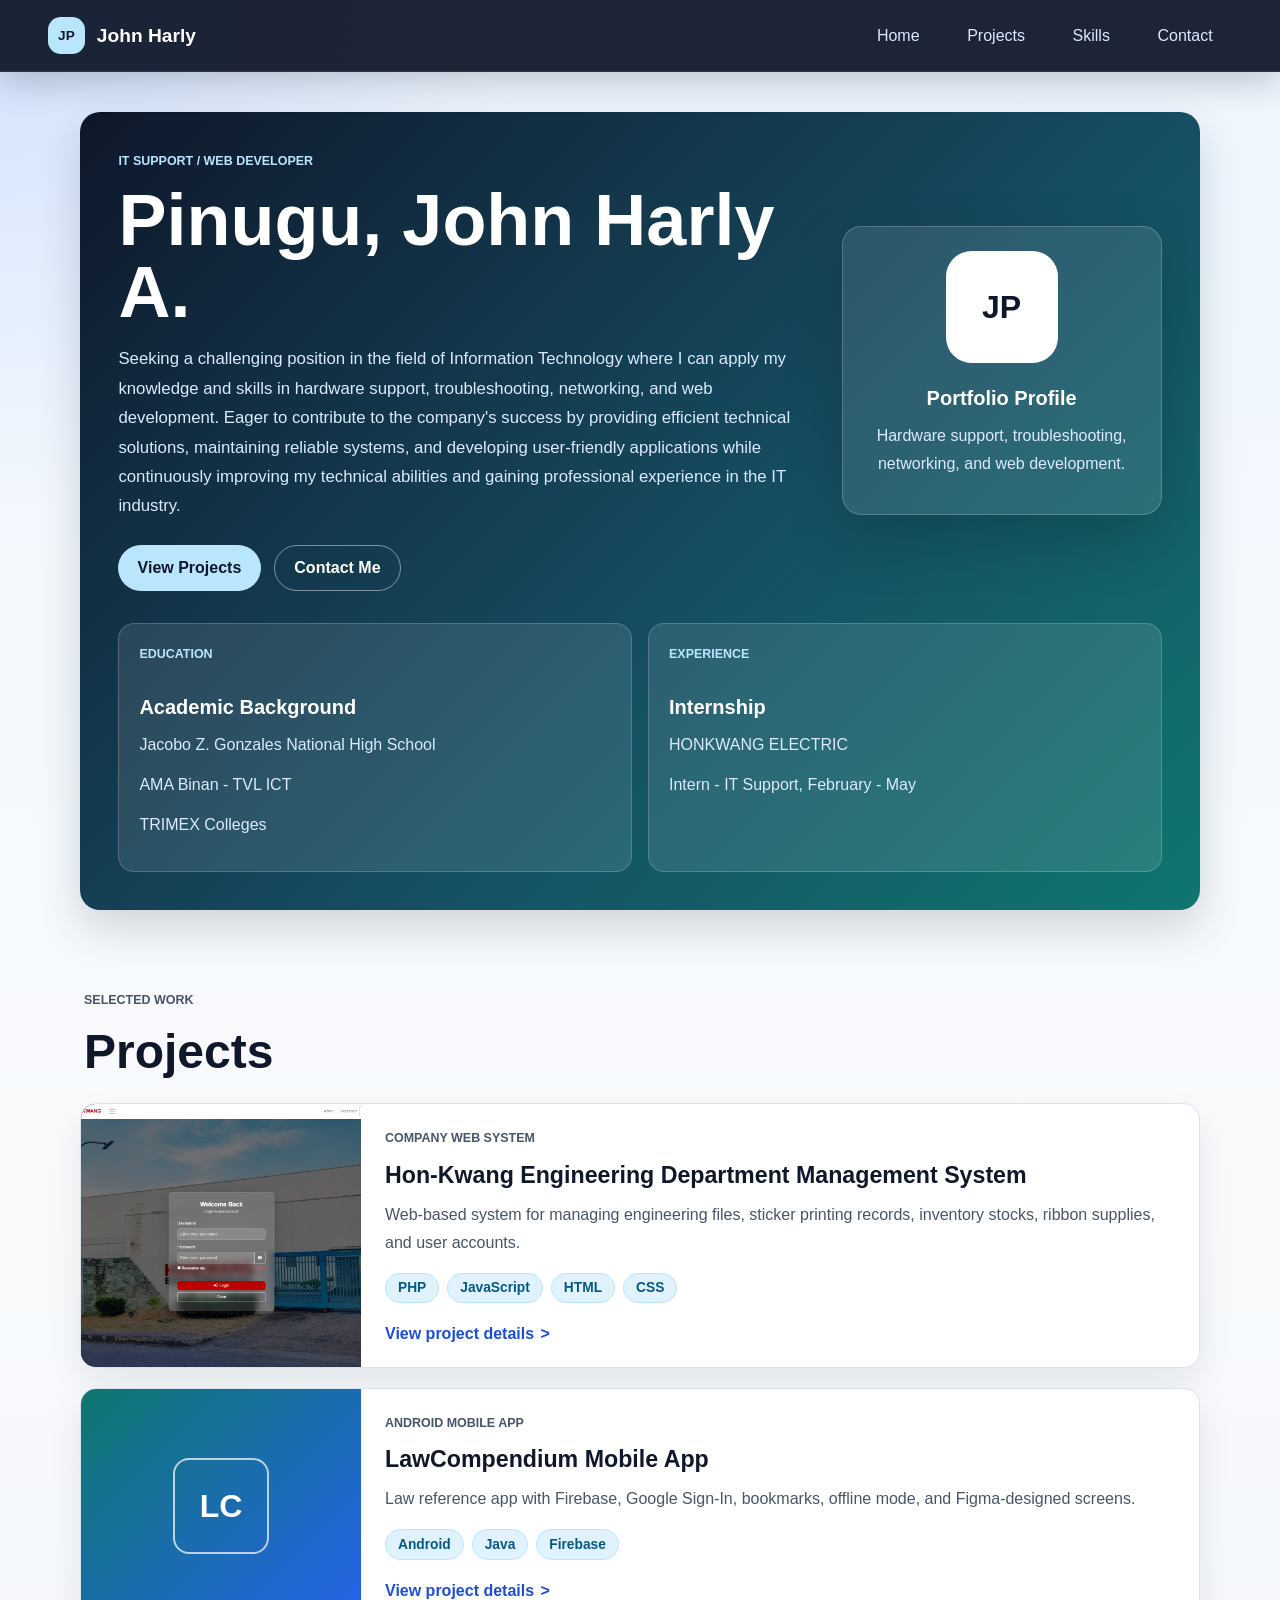
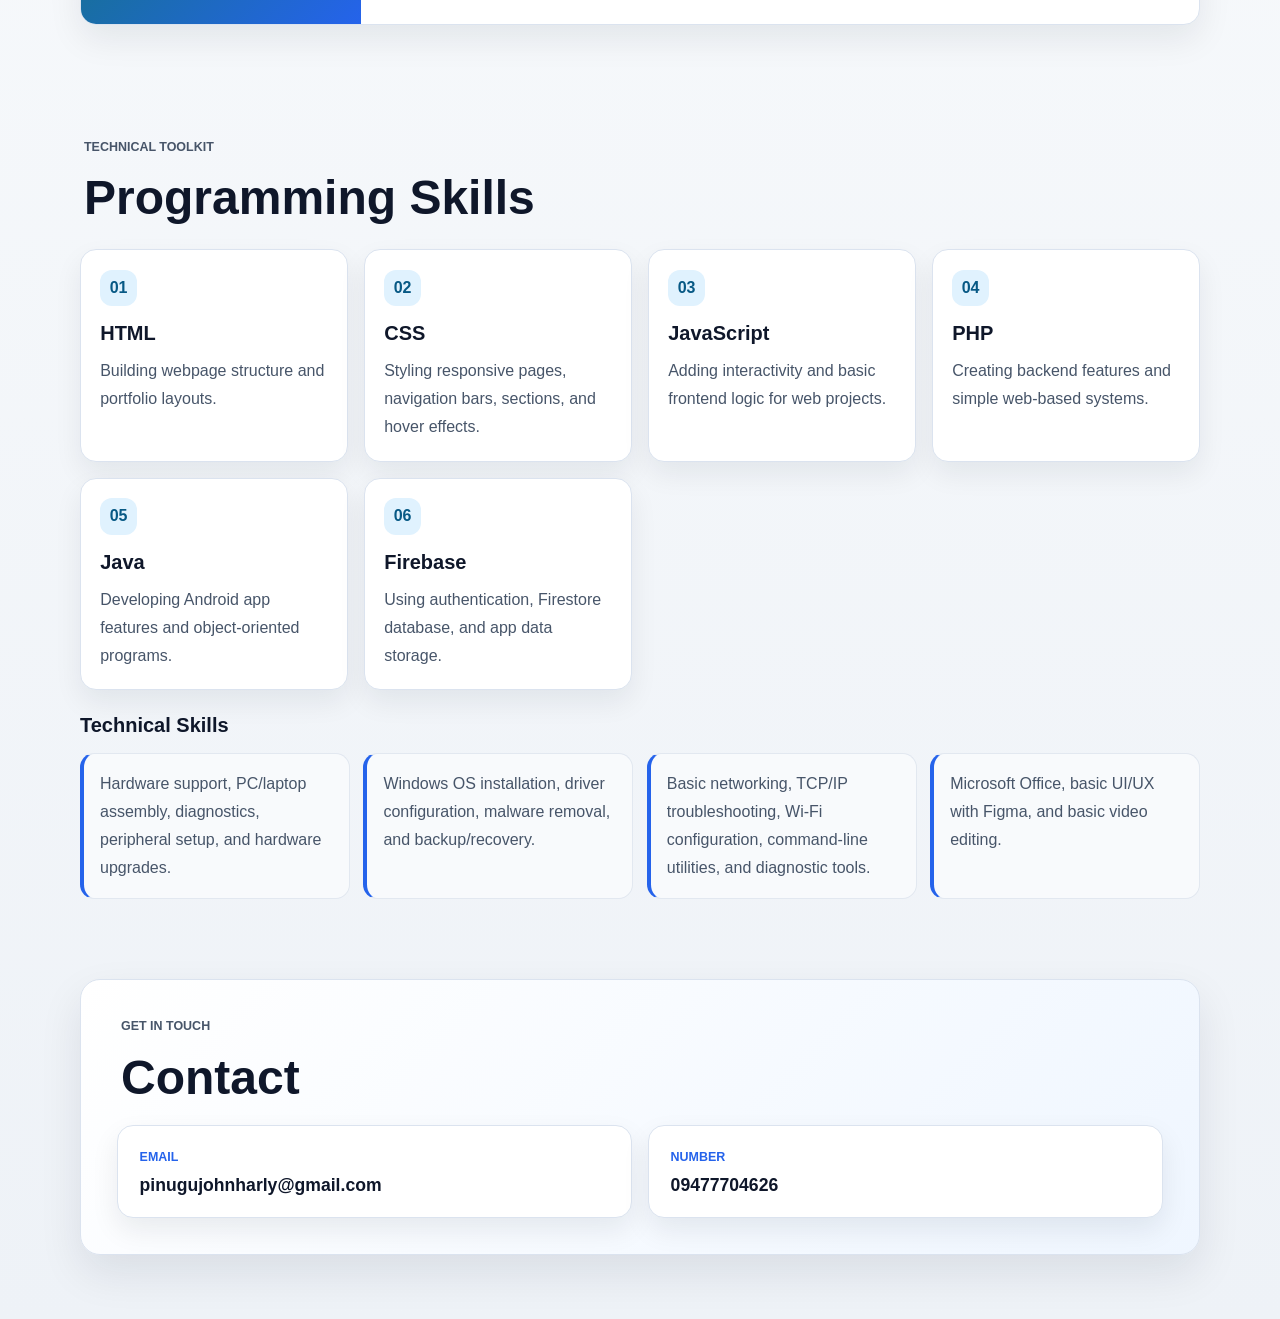
==== Dashboard.html @ 49247911 "portfolio uncomplete" ====
<!DOCTYPE html>
<html lang="en">
<head>
    <meta charset="UTF-8">
    <meta name="viewport" content="width=device-width, initial-scale=1.0">
    <title>Portfolio</title>
    <link rel="stylesheet" href="dashboard.css">
    <link rel="stylesheet" href="projects.css">
</head>
<body>
    <header class="navbar">
        <div class="navbar-brand">John Harly</div>
        <nav class="navbar-menu">
            <a href="#home">Home</a>
            <a href="#projects">Projects</a>
            <a href="#skills">Skills</a>
            <a href="#contact">Contact</a>
        </nav>
    </header>

    <main class="hero">
        <section id="home" class="section home-section">
            <div class="profile-hero">
                <div>
                    <p class="eyebrow">IT Support / Web Developer</p>
                    <h1>Pinugu, John Harly A.</h1>
                    <p class="profile-intro">Seeking a challenging position in the field of Information Technology where I can apply my knowledge and skills in hardware support, troubleshooting, networking, and web development. Eager to contribute to the company's success by providing efficient technical solutions, maintaining reliable systems, and developing user-friendly applications while continuously improving my technical abilities and gaining professional experience in the IT industry.</p>
                    <div class="hero-actions">
                        <a href="#projects">View Projects</a>
                        <a href="#contact">Contact Me</a>
                    </div>
                </div>

                <div class="profile-card">
                    <div class="profile-avatar">JP</div>
                    <h3>Portfolio Profile</h3>
                    <p>Hardware support, troubleshooting, networking, and web development.</p>
                </div>
            </div>

            <div class="info-grid">
                <div class="info-card">
                    <span>Education</span>
                    <h3>Academic Background</h3>
                    <p>Jacobo Z. Gonzales National High School</p>
                    <p>AMA Binan - TVL ICT</p>
                    <p>TRIMEX Colleges</p>
                </div>

                <div class="info-card">
                    <span>Experience</span>
                    <h3>Internship</h3>
                    <p>HONKWANG ELECTRIC</p>
                    <p>Intern - IT Support, February - May</p>
                </div>
            </div>
        </section>

        <section id="projects" class="section">
            <p class="eyebrow">Selected Work</p>
            <h2>Projects</h2>
            <div class="project-card" role="button" tabindex="0" data-project="honkwang">
                <div class="project-thumb">
                    <img src="project-images/honkwang-login.png" alt="Hon-Kwang system preview">
                </div>
                <div class="project-card-content">
                    <p class="project-label">Company Web System</p>
                    <h3>Hon-Kwang Engineering Department Management System</h3>
                    <p>Web-based system for managing engineering files, sticker printing records, inventory stocks, ribbon supplies, and user accounts.</p>
                    <div class="project-tags">
                        <span>PHP</span>
                        <span>JavaScript</span>
                        <span>HTML</span>
                        <span>CSS</span>
                    </div>
                    <span class="view-project">View project details</span>
                </div>
            </div>

            <div class="project-card" role="button" tabindex="0" data-project="lawcompendium">
                <div class="project-thumb project-thumb-placeholder">
                    <span>LC</span>
                </div>
                <div class="project-card-content">
                    <p class="project-label">Android Mobile App</p>
                    <h3>LawCompendium Mobile App</h3>
                    <p>Law reference app with Firebase, Google Sign-In, bookmarks, offline mode, and Figma-designed screens.</p>
                    <div class="project-tags">
                        <span>Android</span>
                        <span>Java</span>
                        <span>Firebase</span>
                    </div>
                    <span class="view-project">View project details</span>
                </div>
            </div>
        </section>

        <section id="skills" class="section skills-section">
            <p class="eyebrow">Technical Toolkit</p>
            <h2>Programming Skills</h2>
            <div class="skill-list">
                <div class="skill-item">
                    <span>01</span>
                    <h3>HTML</h3>
                    <p>Building webpage structure and portfolio layouts.</p>
                </div>
                <div class="skill-item">
                    <span>02</span>
                    <h3>CSS</h3>
                    <p>Styling responsive pages, navigation bars, sections, and hover effects.</p>
                </div>
                <div class="skill-item">
                    <span>03</span>
                    <h3>JavaScript</h3>
                    <p>Adding interactivity and basic frontend logic for web projects.</p>
                </div>
                <div class="skill-item">
                    <span>04</span>
                    <h3>PHP</h3>
                    <p>Creating backend features and simple web-based systems.</p>
                </div>
                <div class="skill-item">
                    <span>05</span>
                    <h3>Java</h3>
                    <p>Developing Android app features and object-oriented programs.</p>
                </div>
                <div class="skill-item">
                    <span>06</span>
                    <h3>Firebase</h3>
                    <p>Using authentication, Firestore database, and app data storage.</p>
                </div>
            </div>

            <h3>Technical Skills</h3>
            <div class="tech-list">
                <p>Hardware support, PC/laptop assembly, diagnostics, peripheral setup, and hardware upgrades.</p>
                <p>Windows OS installation, driver configuration, malware removal, and backup/recovery.</p>
                <p>Basic networking, TCP/IP troubleshooting, Wi-Fi configuration, command-line utilities, and diagnostic tools.</p>
                <p>Microsoft Office, basic UI/UX with Figma, and basic video editing.</p>
            </div>
        </section>

        <section id="contact" class="section contact-section">
            <p class="eyebrow">Get In Touch</p>
            <h2>Contact</h2>
            <div class="contact-grid">
                <a href="mailto:pinugujohnharly@gmail.com" class="contact-card">
                    <span>Email</span>
                    <strong>pinugujohnharly@gmail.com</strong>
                </a>
                <a href="tel:09477704626" class="contact-card">
                    <span>Number</span>
                    <strong>09477704626</strong>
                </a>
            </div>
        </section>
    </main>

    <div class="project-modal" id="projectModal" aria-hidden="true">
        <div class="project-modal-content" role="dialog" aria-modal="true" aria-labelledby="modalTitle">
            <button class="modal-close" type="button" aria-label="Close project modal">&times;</button>
            <div id="modalBody"></div>
        </div>
    </div>

    <script src="projects.js"></script>
</body>
</html>
---- dashboard.css ----
* {
    box-sizing: border-box;
}

html {
    scroll-behavior: smooth;
}

body {
    margin: 0;
    font-family: Arial, sans-serif;
    color: #0f172a;
    background:
        radial-gradient(circle at top left, rgba(37, 99, 235, 0.14), transparent 32rem),
        linear-gradient(180deg, #eef6ff 0%, #f8fafc 38%, #eef2f7 100%);
}

.navbar {
    position: sticky;
    top: 0;
    z-index: 1000;
    display: flex;
    align-items: center;
    justify-content: space-between;
    gap: 1rem;
    padding: 0.9rem clamp(1rem, 4vw, 3rem);
    color: #ffffff;
    background: rgba(15, 23, 42, 0.94);
    border-bottom: 1px solid rgba(255, 255, 255, 0.08);
    box-shadow: 0 12px 32px rgba(15, 23, 42, 0.2);
    backdrop-filter: blur(12px);
}

.navbar-brand {
    display: inline-flex;
    align-items: center;
    gap: 0.75rem;
    font-size: 1.2rem;
    font-weight: 800;
}

.navbar-brand::before {
    content: "JP";
    display: inline-grid;
    place-items: center;
    width: 2.3rem;
    height: 2.3rem;
    color: #0f172a;
    font-size: 0.85rem;
    background: #bae6fd;
    border-radius: 0.8rem;
}

.navbar-menu {
    display: flex;
    flex-wrap: wrap;
    justify-content: flex-end;
    gap: 0.55rem;
}

.navbar-menu a {
    color: #dbeafe;
    text-decoration: none;
    padding: 0.7rem 1.15rem;
    border: 1px solid transparent;
    border-radius: 999px;
    transition: background 0.2s ease, color 0.2s ease, border-color 0.2s ease;
}

.navbar-menu a:hover {
    color: #ffffff;
    background: rgba(255, 255, 255, 0.12);
    border-color: rgba(255, 255, 255, 0.16);
}

.hero {
    width: min(1120px, calc(100% - 2rem));
    margin: 2.5rem auto 4rem;
}

.section {
    position: relative;
    min-height: auto;
    padding: clamp(1.25rem, 3vw, 2rem) 0;
    margin-bottom: 3rem;
    scroll-margin-top: 6rem;
    background: transparent;
    border: 0;
    border-radius: 0;
    box-shadow: none;
}

.home-section {
    overflow: hidden;
    min-height: 72vh;
    padding: clamp(1.35rem, 4vw, 2.4rem);
    color: #ffffff;
    background: linear-gradient(135deg, #0f172a, #164e63 58%, #0f766e);
    border-color: rgba(255, 255, 255, 0.12);
    border-radius: 1.25rem;
    box-shadow: 0 18px 44px rgba(15, 23, 42, 0.16);
}

.profile-hero {
    display: grid;
    grid-template-columns: minmax(0, 1.2fr) 320px;
    gap: 2rem;
    align-items: center;
}

.eyebrow {
    margin: 0 0 0.75rem;
    color: #2563eb;
    font-size: 0.78rem;
    font-weight: 900;
    letter-spacing: 0;
    text-transform: uppercase;
}

.home-section .eyebrow {
    color: #bae6fd;
}

.hero h1,
.hero h2,
.hero h3 {
    color: #0f172a;
}

.home-section h1,
.home-section h3 {
    color: #ffffff;
}

.hero h1 {
    margin: 0 0 1rem;
    font-size: clamp(2.3rem, 6vw, 4.5rem);
    line-height: 1;
}

.hero h2 {
    margin: 0 0 1rem;
    font-size: clamp(2rem, 4vw, 3rem);
}

.section > .eyebrow,
.section > h2 {
    padding-left: 0.25rem;
}

.hero h3 {
    margin: 1.5rem 0 0.75rem;
    font-size: 1.25rem;
}

.hero p {
    margin: 0 0 0.75rem;
    color: #475569;
    line-height: 1.75;
}

.home-section p {
    color: #dbeafe;
}

.profile-intro {
    max-width: 720px;
    font-size: 1.05rem;
}

.hero-actions {
    display: flex;
    flex-wrap: wrap;
    gap: 0.85rem;
    margin-top: 1.5rem;
}

.hero-actions a {
    display: inline-flex;
    align-items: center;
    justify-content: center;
    min-height: 2.9rem;
    padding: 0.75rem 1.2rem;
    color: #0f172a;
    text-decoration: none;
    font-weight: 800;
    background: #bae6fd;
    border-radius: 999px;
}

.hero-actions a:nth-child(2) {
    color: #ffffff;
    background: transparent;
    border: 1px solid rgba(255, 255, 255, 0.45);
}

.profile-card {
    padding: 1.5rem;
    text-align: center;
    background: rgba(255, 255, 255, 0.1);
    border: 1px solid rgba(255, 255, 255, 0.2);
    border-radius: 1.2rem;
    box-shadow: 0 24px 60px rgba(0, 0, 0, 0.18);
}

.profile-avatar {
    display: grid;
    place-items: center;
    width: 7rem;
    height: 7rem;
    margin: 0 auto 1rem;
    color: #0f172a;
    font-size: 2rem;
    font-weight: 900;
    background: #ffffff;
    border-radius: 1.6rem;
}

.info-grid {
    display: grid;
    grid-template-columns: repeat(auto-fit, minmax(240px, 1fr));
    gap: 1rem;
    margin-top: 2rem;
}

.info-card {
    padding: 1.25rem;
    background: rgba(255, 255, 255, 0.1);
    border: 1px solid rgba(255, 255, 255, 0.18);
    border-radius: 1rem;
}

.info-card span,
.contact-card span {
    display: inline-block;
    margin-bottom: 0.65rem;
    color: #bae6fd;
    font-size: 0.78rem;
    font-weight: 900;
    text-transform: uppercase;
}

.info-card p {
    color: #dbeafe;
}

.skill-list {
    display: grid;
    grid-template-columns: repeat(auto-fit, minmax(220px, 1fr));
    gap: 1rem;
    margin: 1.5rem 0;
}

.skill-item {
    position: relative;
    padding: 1.2rem;
    overflow: hidden;
    background: #ffffff;
    border: 1px solid #dbe3ef;
    border-radius: 1rem;
    box-shadow: 0 12px 28px rgba(15, 23, 42, 0.07);
    transition: transform 0.2s ease, box-shadow 0.2s ease;
}

.skill-item:hover {
    transform: translateY(-3px);
    box-shadow: 0 18px 36px rgba(37, 99, 235, 0.13);
}

.skill-item span {
    display: inline-grid;
    place-items: center;
    width: 2.3rem;
    height: 2.3rem;
    margin-bottom: 1rem;
    color: #075985;
    font-weight: 900;
    background: #e0f2fe;
    border-radius: 0.75rem;
}

.skill-item h3 {
    margin-top: 0;
}

.skill-item p {
    margin-bottom: 0;
}

.tech-list {
    display: grid;
    grid-template-columns: repeat(auto-fit, minmax(240px, 1fr));
    gap: 0.85rem;
    margin-top: 1rem;
}

.tech-list p {
    margin: 0;
    padding: 1rem;
    background: #f8fafc;
    border: 1px solid #e2e8f0;
    border-left: 4px solid #2563eb;
    border-radius: 0.9rem;
}

.contact-section {
    min-height: auto;
    padding: clamp(1.5rem, 4vw, 2.25rem);
    background: linear-gradient(135deg, #ffffff, #eff6ff);
    border: 1px solid #dbe3ef;
    border-radius: 1.25rem;
    box-shadow: 0 18px 44px rgba(15, 23, 42, 0.09);
}

.contact-grid {
    display: grid;
    grid-template-columns: repeat(auto-fit, minmax(250px, 1fr));
    gap: 1rem;
    margin-top: 1.25rem;
}

.contact-card {
    display: block;
    padding: 1.35rem;
    color: #0f172a;
    text-decoration: none;
    background: #ffffff;
    border: 1px solid #dbe3ef;
    border-radius: 1rem;
    box-shadow: 0 12px 28px rgba(15, 23, 42, 0.08);
    transition: transform 0.2s ease, box-shadow 0.2s ease;
}

.contact-card:hover {
    transform: translateY(-3px);
    box-shadow: 0 18px 36px rgba(37, 99, 235, 0.14);
}

.contact-card span {
    color: #2563eb;
}

.contact-card strong {
    display: block;
    overflow-wrap: anywhere;
    font-size: 1.1rem;
}

@media (max-width: 780px) {
    .navbar {
        align-items: flex-start;
        flex-direction: column;
    }

    .navbar-menu {
        justify-content: flex-start;
    }

    .profile-hero {
        grid-template-columns: 1fr;
    }
}

@media (max-width: 560px) {
    .hero {
        width: min(100% - 1rem, 1120px);
        margin-top: 1rem;
    }

    .navbar-menu a {
        padding: 0.6rem 0.85rem;
    }

    .section {
        border-radius: 1rem;
    }
}
---- projects.css ----
#projects h2 {
    margin-bottom: 1.5rem;
}

.project-card {
    display: grid;
    grid-template-columns: 280px 1fr;
    width: 100%;
    margin-top: 1.25rem;
    overflow: hidden;
    text-align: left;
    font: inherit;
    cursor: pointer;
    background: #ffffff;
    border: 1px solid #dbe3ef;
    border-radius: 1rem;
    box-shadow: 0 14px 34px rgba(15, 23, 42, 0.08);
    transition: transform 0.2s ease, box-shadow 0.2s ease, border-color 0.2s ease;
}

.project-card:hover {
    transform: translateY(-4px);
    border-color: #60a5fa;
    box-shadow: 0 22px 42px rgba(37, 99, 235, 0.16);
}

.project-card:focus {
    outline: 3px solid #93c5fd;
    outline-offset: 4px;
}

.project-thumb {
    min-height: 230px;
    background: #0f172a;
}

.project-thumb img {
    width: 100%;
    height: 100%;
    min-height: 230px;
    object-fit: cover;
    display: block;
    filter: saturate(1.05) contrast(1.05);
}

.project-thumb-placeholder {
    display: grid;
    place-items: center;
    color: #ffffff;
    background: linear-gradient(135deg, #0f766e, #2563eb);
}

.project-thumb-placeholder span {
    display: grid;
    place-items: center;
    width: 6rem;
    height: 6rem;
    font-size: 2rem;
    font-weight: 800;
    border: 2px solid rgba(255, 255, 255, 0.7);
    border-radius: 1rem;
}

.project-card-content {
    padding: 1.5rem;
}

.project-label {
    margin: 0 0 0.55rem;
    color: #2563eb;
    font-size: 0.78rem;
    font-weight: 800;
    letter-spacing: 0;
    text-transform: uppercase;
}

.project-card h3 {
    margin: 0 0 0.75rem;
    color: #0f172a;
    font-size: 1.45rem;
}

.project-card p {
    color: #475569;
}

.project-tags {
    display: flex;
    flex-wrap: wrap;
    gap: 0.5rem;
    margin: 1rem 0;
}

.project-tags span {
    padding: 0.42rem 0.75rem;
    color: #075985;
    background: #e0f2fe;
    border: 1px solid #bae6fd;
    border-radius: 999px;
    font-size: 0.86rem;
    font-weight: 800;
}

.view-project {
    display: inline-flex;
    align-items: center;
    gap: 0.4rem;
    margin-top: 0.35rem;
    color: #1d4ed8;
    font-weight: 800;
}

.view-project::after {
    content: ">";
    transition: transform 0.2s ease;
}

.project-card:hover .view-project::after {
    transform: translateX(4px);
}

.project-modal {
    position: fixed;
    inset: 0;
    z-index: 2000;
    display: none;
    align-items: center;
    justify-content: center;
    padding: 1.5rem;
    background: rgba(15, 23, 42, 0.78);
    backdrop-filter: blur(6px);
}

.project-modal.show {
    display: flex;
}

.project-modal-content {
    position: relative;
    width: min(1040px, 100%);
    max-height: 88vh;
    overflow-y: auto;
    padding: 0;
    background: #ffffff;
    border-radius: 1.25rem;
    box-shadow: 0 28px 80px rgba(0, 0, 0, 0.38);
}

#modalBody {
    padding: 2rem;
}

.modal-close {
    position: sticky;
    top: 1rem;
    left: calc(100% - 3.75rem);
    z-index: 2;
    display: block;
    width: 2.5rem;
    height: 2.5rem;
    margin: 1rem 1rem -3.5rem auto;
    cursor: pointer;
    font-size: 1.5rem;
    color: #0f172a;
    background: rgba(255, 255, 255, 0.92);
    border: 1px solid #e5e7eb;
    border-radius: 999px;
    box-shadow: 0 8px 20px rgba(15, 23, 42, 0.16);
}

.modal-close:hover {
    background: #e0f2fe;
}

.modal-hero {
    display: grid;
    grid-template-columns: minmax(0, 1.1fr) minmax(280px, 0.9fr);
    gap: 1.5rem;
    align-items: center;
    padding: 1.5rem;
    margin-bottom: 1.5rem;
    color: #ffffff;
    background: linear-gradient(135deg, #0f172a, #075985);
    border-radius: 1rem;
}

.modal-hero h2 {
    margin: 0 0 0.75rem;
    color: #ffffff;
    font-size: 2rem;
}

.modal-hero .project-label {
    color: #bae6fd;
}

.modal-subtitle {
    max-width: 760px;
    color: #dbeafe;
}

.modal-hero img {
    width: 100%;
    aspect-ratio: 16 / 9;
    object-fit: cover;
    border: 1px solid rgba(255, 255, 255, 0.24);
    border-radius: 0.85rem;
    box-shadow: 0 18px 40px rgba(0, 0, 0, 0.28);
}

.modal-hero-compact {
    background: linear-gradient(135deg, #0f766e, #2563eb);
}

.modal-app-mark {
    display: grid;
    place-items: center;
    width: 10rem;
    height: 10rem;
    margin: auto;
    font-size: 3.5rem;
    font-weight: 900;
    border: 3px solid rgba(255, 255, 255, 0.72);
    border-radius: 1.5rem;
}

.project-summary-grid {
    display: grid;
    grid-template-columns: repeat(auto-fit, minmax(180px, 1fr));
    gap: 0.85rem;
    margin: 1.35rem 0;
}

.project-summary-grid div {
    padding: 1rem;
    background: #f8fafc;
    border: 1px solid #e2e8f0;
    border-radius: 0.85rem;
}

.project-summary-grid strong,
.project-summary-grid span {
    display: block;
}

.project-summary-grid strong {
    margin-bottom: 0.35rem;
    color: #0f172a;
}

.project-summary-grid span {
    color: #475569;
    line-height: 1.5;
}

.project-story {
    display: grid;
    grid-template-columns: minmax(0, 1.1fr) minmax(280px, 0.9fr);
    gap: 1rem;
    margin: 1.5rem 0;
}

.story-panel {
    position: relative;
    padding: 1.35rem;
    overflow: hidden;
    background: #f8fafc;
    border: 1px solid #e2e8f0;
    border-radius: 1rem;
}

.story-panel-featured {
    color: #ffffff;
    background: linear-gradient(135deg, #1e3a8a, #0f766e);
    border-color: transparent;
}

.story-panel h3 {
    position: relative;
    margin-top: 0;
    color: inherit;
}

.story-panel p,
.story-panel li {
    position: relative;
}

.story-panel-featured p {
    color: #dbeafe;
}

.story-icon {
    display: inline-grid;
    place-items: center;
    width: 2.4rem;
    height: 2.4rem;
    margin-bottom: 0.85rem;
    color: #1d4ed8;
    font-weight: 900;
    background: #dbeafe;
    border-radius: 0.75rem;
}

.story-panel-featured .story-icon {
    color: #0f172a;
    background: #ffffff;
}

.styled-list {
    display: grid;
    gap: 0.65rem;
    padding-left: 0;
    list-style: none;
}

.styled-list li {
    position: relative;
    padding-left: 1.8rem;
}

.styled-list li::before {
    content: "+";
    position: absolute;
    left: 0;
    display: inline-grid;
    place-items: center;
    width: 1.15rem;
    height: 1.15rem;
    color: #ffffff;
    font-size: 0.75rem;
    font-weight: 900;
    background: #16a34a;
    border-radius: 999px;
}

.section-kicker {
    margin-top: 1.75rem;
}

.feature-grid {
    display: grid;
    grid-template-columns: repeat(auto-fit, minmax(220px, 1fr));
    gap: 1rem;
    margin: 1rem 0 1.5rem;
}

.feature-card {
    padding: 1.15rem;
    background: #ffffff;
    border: 1px solid #dbe3ef;
    border-top: 4px solid #2563eb;
    border-radius: 0.9rem;
    box-shadow: 0 10px 24px rgba(15, 23, 42, 0.07);
}

.feature-card span {
    display: inline-block;
    margin-bottom: 0.65rem;
    padding: 0.28rem 0.55rem;
    color: #075985;
    font-size: 0.72rem;
    font-weight: 900;
    text-transform: uppercase;
    background: #e0f2fe;
    border-radius: 999px;
}

.feature-card h4 {
    margin: 0 0 0.45rem;
    color: #0f172a;
    font-size: 1.05rem;
}

.feature-card p {
    margin-bottom: 0;
    color: #475569;
}

.highlight-strip {
    display: flex;
    flex-wrap: wrap;
    gap: 0.75rem;
    margin: 1rem 0 1.5rem;
}

.highlight-strip span {
    padding: 0.75rem 1rem;
    color: #0f172a;
    font-weight: 800;
    background: #fef3c7;
    border: 1px solid #fde68a;
    border-radius: 0.8rem;
}

.project-gallery {
    display: grid;
    grid-template-columns: repeat(auto-fit, minmax(230px, 1fr));
    gap: 1rem;
    margin-top: 1rem;
}

.gallery-item {
    padding: 0;
    overflow: hidden;
    cursor: pointer;
    text-align: left;
    background: #ffffff;
    border: 1px solid #dbe3ef;
    border-radius: 0.9rem;
    box-shadow: 0 10px 22px rgba(15, 23, 42, 0.08);
    transition: transform 0.2s ease, box-shadow 0.2s ease;
}

.gallery-item:hover {
    transform: translateY(-3px);
    box-shadow: 0 16px 30px rgba(15, 23, 42, 0.14);
}

.gallery-item img {
    width: 100%;
    aspect-ratio: 16 / 9;
    object-fit: cover;
    display: block;
}

.gallery-item span {
    display: block;
    padding: 0.75rem 0.9rem;
    color: #0f172a;
    font-weight: 800;
}

.image-preview {
    position: fixed;
    inset: 1.5rem;
    z-index: 2100;
    display: flex;
    flex-direction: column;
    align-items: center;
    justify-content: center;
    padding: 1rem;
    background: rgba(15, 23, 42, 0.92);
    border-radius: 1rem;
}

.image-preview img {
    max-width: 100%;
    max-height: 78vh;
    object-fit: contain;
    border-radius: 0.75rem;
    box-shadow: 0 22px 60px rgba(0, 0, 0, 0.45);
}

.image-preview p {
    margin: 0.75rem 0 0;
    color: #ffffff;
    font-weight: 800;
}

.image-preview-close {
    position: absolute;
    top: 1rem;
    right: 1rem;
    width: 2.5rem;
    height: 2.5rem;
    cursor: pointer;
    color: #111827;
    font-size: 1.6rem;
    background: #ffffff;
    border: 0;
    border-radius: 999px;
}

@media (max-width: 780px) {
    .project-card,
    .modal-hero,
    .project-story {
        grid-template-columns: 1fr;
    }

    .project-thumb,
    .project-thumb img {
        min-height: 180px;
    }
}

@media (max-width: 640px) {
    .project-modal {
        padding: 1rem;
    }

    #modalBody {
        padding: 1.25rem;
    }

    .modal-hero {
        padding: 1.15rem;
    }

    .modal-hero h2 {
        font-size: 1.5rem;
    }

    .image-preview {
        inset: 0.75rem;
    }
}
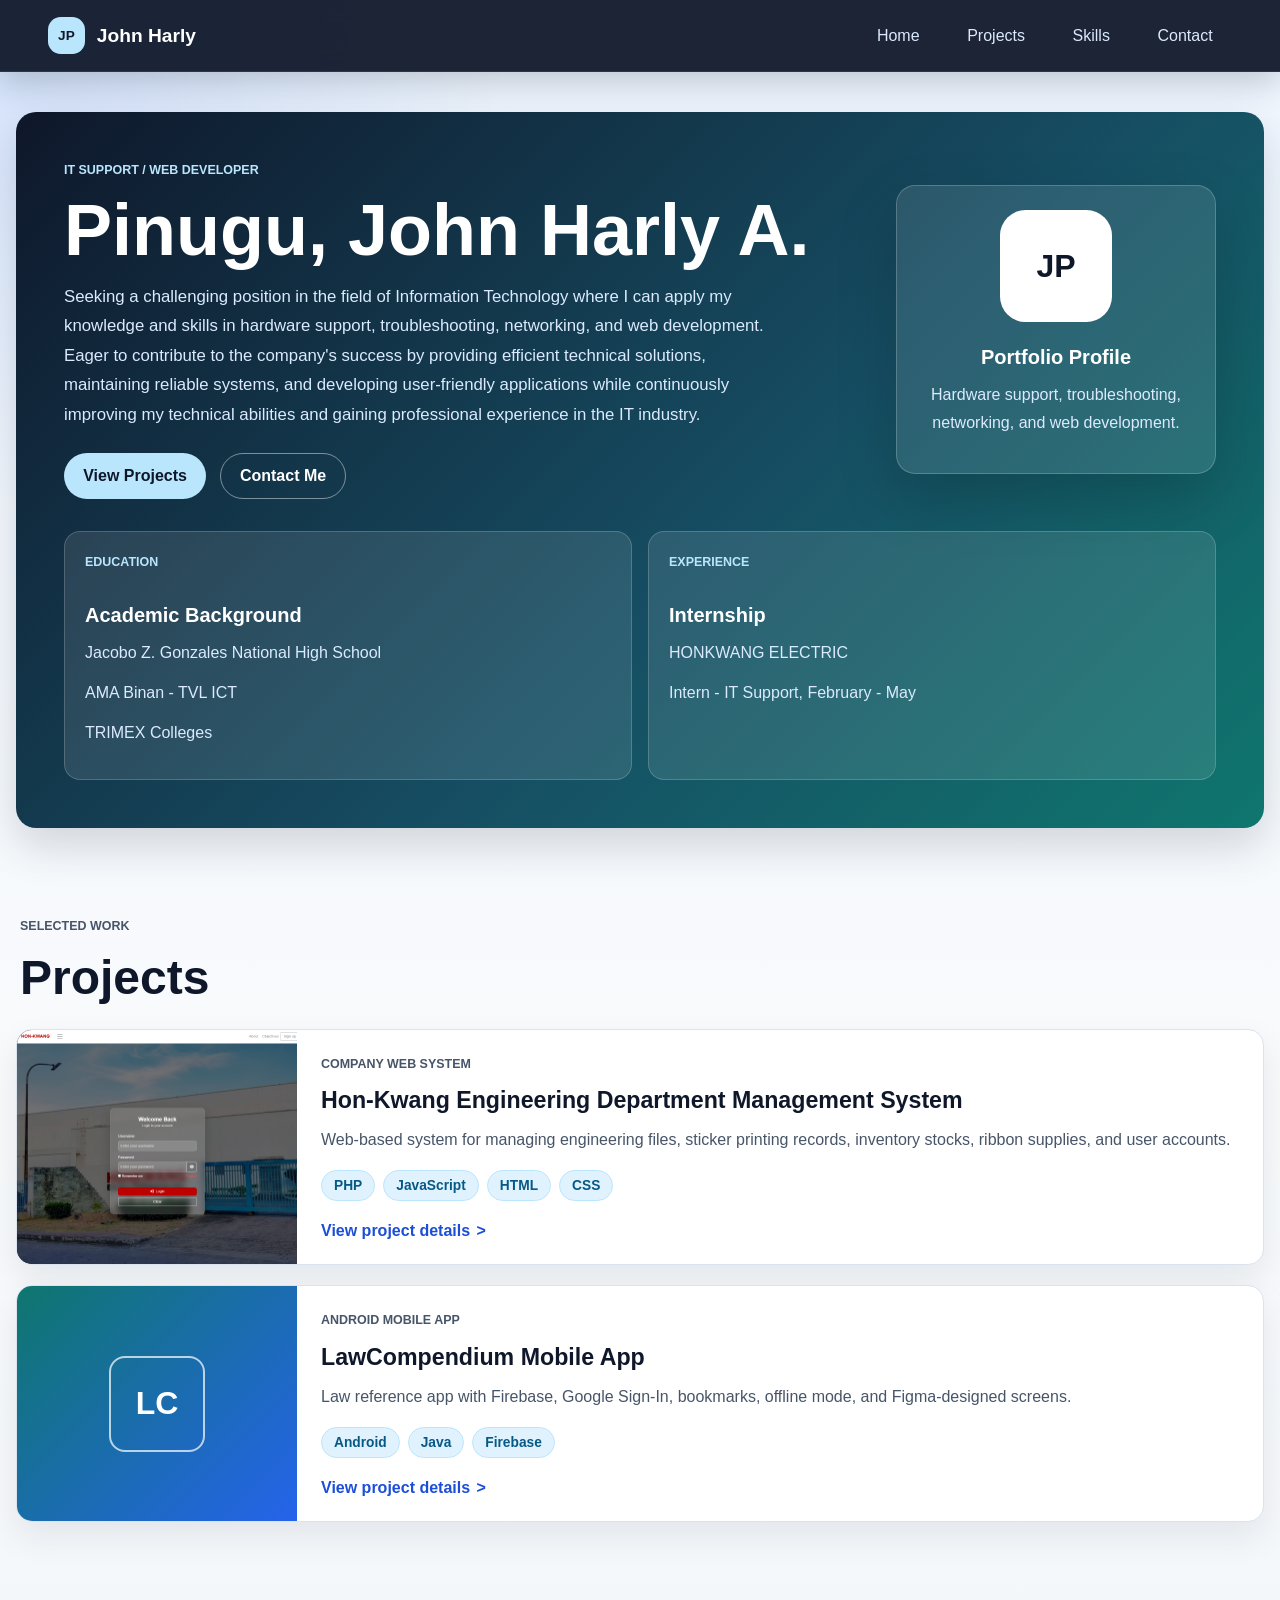
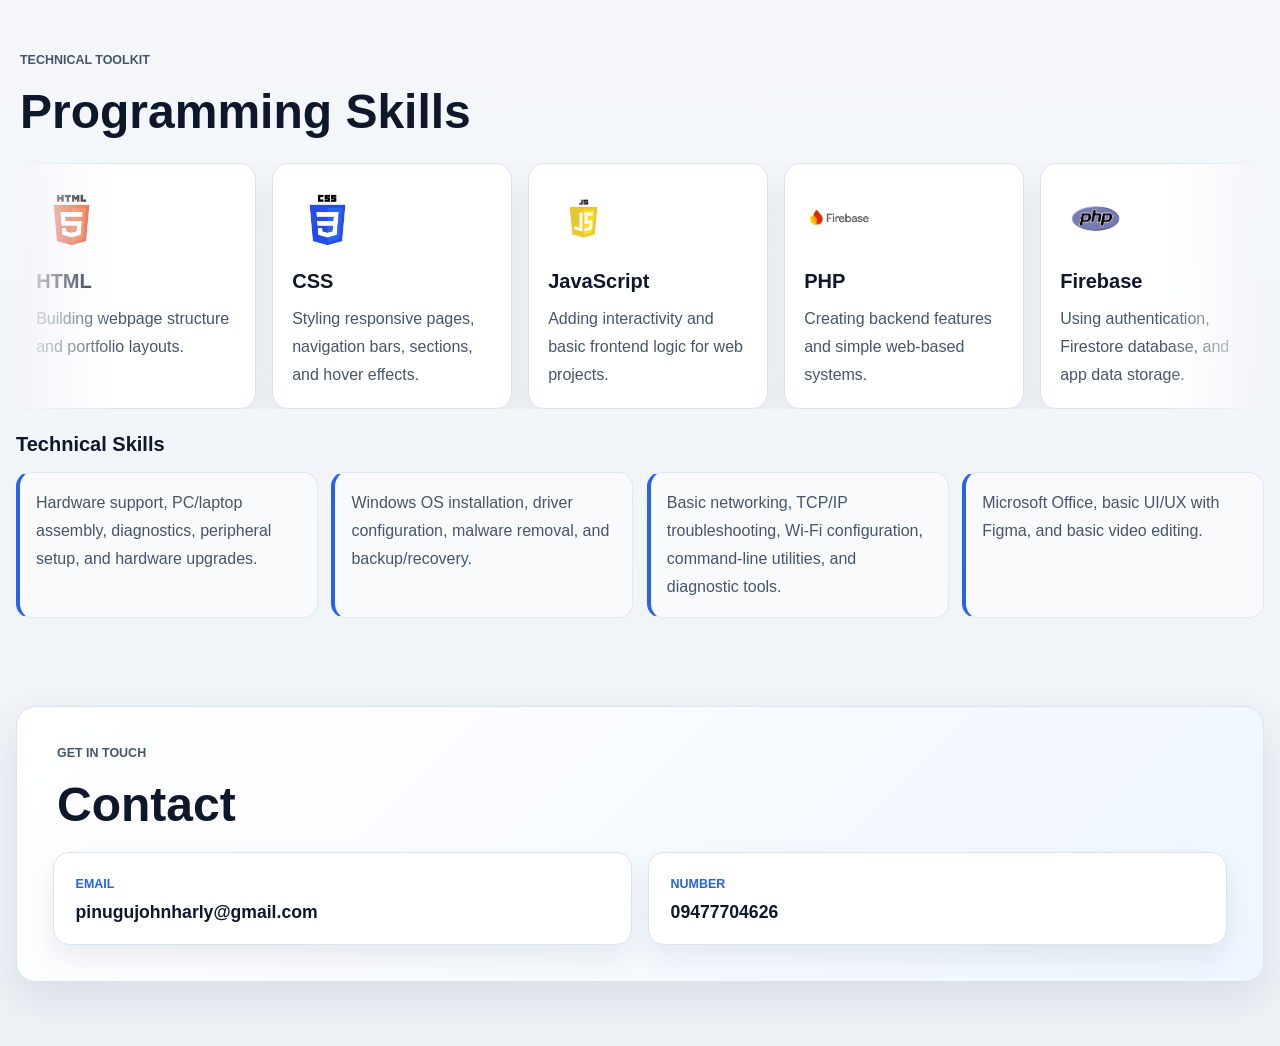
==== commit 550e738f: "adjusted and make it look good" ====
--- a/Dashboard.html
+++ b/Dashboard.html
@@ -99,35 +99,78 @@
             <p class="eyebrow">Technical Toolkit</p>
             <h2>Programming Skills</h2>
             <div class="skill-list">
-                <div class="skill-item">
-                    <span>01</span>
-                    <h3>HTML</h3>
-                    <p>Building webpage structure and portfolio layouts.</p>
-                </div>
-                <div class="skill-item">
-                    <span>02</span>
-                    <h3>CSS</h3>
-                    <p>Styling responsive pages, navigation bars, sections, and hover effects.</p>
-                </div>
-                <div class="skill-item">
-                    <span>03</span>
-                    <h3>JavaScript</h3>
-                    <p>Adding interactivity and basic frontend logic for web projects.</p>
-                </div>
-                <div class="skill-item">
-                    <span>04</span>
-                    <h3>PHP</h3>
-                    <p>Creating backend features and simple web-based systems.</p>
-                </div>
-                <div class="skill-item">
-                    <span>05</span>
-                    <h3>Java</h3>
-                    <p>Developing Android app features and object-oriented programs.</p>
-                </div>
-                <div class="skill-item">
-                    <span>06</span>
-                    <h3>Firebase</h3>
-                    <p>Using authentication, Firestore database, and app data storage.</p>
+                <div class="skill-track">
+                    <div class="skill-item">
+                        <span class="skill-logo">
+                            <img src="skill-logos-clean/html.png" alt="HTML logo">
+                        </span>
+                        <h3>HTML</h3>
+                        <p>Building webpage structure and portfolio layouts.</p>
+                    </div>
+                    <div class="skill-item">
+                        <span class="skill-logo">
+                            <img src="skill-logos-clean/css.png" alt="CSS logo">
+                        </span>
+                        <h3>CSS</h3>
+                        <p>Styling responsive pages, navigation bars, sections, and hover effects.</p>
+                    </div>
+                    <div class="skill-item">
+                        <span class="skill-logo">
+                            <img src="skill-logos-clean/javascript.png" alt="JavaScript logo">
+                        </span>
+                        <h3>JavaScript</h3>
+                        <p>Adding interactivity and basic frontend logic for web projects.</p>
+                    </div>
+                    <div class="skill-item">
+                        <span class="skill-logo">
+                            <img src="skill-logos-clean/php.png" alt="PHP logo">
+                        </span>
+                        <h3>PHP</h3>
+                        <p>Creating backend features and simple web-based systems.</p>
+                    </div>
+                    <div class="skill-item">
+                        <span class="skill-logo">
+                            <img src="skill-logos-clean/firebase.png" alt="Firebase logo">
+                        </span>
+                        <h3>Firebase</h3>
+                        <p>Using authentication, Firestore database, and app data storage.</p>
+                    </div>
+
+                    <div class="skill-item" aria-hidden="true">
+                        <span class="skill-logo">
+                            <img src="skill-logos-clean/html.png" alt="">
+                        </span>
+                        <h3>HTML</h3>
+                        <p>Building webpage structure and portfolio layouts.</p>
+                    </div>
+                    <div class="skill-item" aria-hidden="true">
+                        <span class="skill-logo">
+                            <img src="skill-logos-clean/css.png" alt="">
+                        </span>
+                        <h3>CSS</h3>
+                        <p>Styling responsive pages, navigation bars, sections, and hover effects.</p>
+                    </div>
+                    <div class="skill-item" aria-hidden="true">
+                        <span class="skill-logo">
+                            <img src="skill-logos-clean/javascript.png" alt="">
+                        </span>
+                        <h3>JavaScript</h3>
+                        <p>Adding interactivity and basic frontend logic for web projects.</p>
+                    </div>
+                    <div class="skill-item" aria-hidden="true">
+                        <span class="skill-logo">
+                            <img src="skill-logos-clean/php.png" alt="">
+                        </span>
+                        <h3>PHP</h3>
+                        <p>Creating backend features and simple web-based systems.</p>
+                    </div>
+                    <div class="skill-item" aria-hidden="true">
+                        <span class="skill-logo">
+                            <img src="skill-logos-clean/firebase.png" alt="">
+                        </span>
+                        <h3>Firebase</h3>
+                        <p>Using authentication, Firestore database, and app data storage.</p>
+                    </div>
                 </div>
             </div>
 
--- a/dashboard.css
+++ b/dashboard.css
@@ -13,6 +13,10 @@
     background:
         radial-gradient(circle at top left, rgba(37, 99, 235, 0.14), transparent 32rem),
         linear-gradient(180deg, #eef6ff 0%, #f8fafc 38%, #eef2f7 100%);
+}
+
+body.modal-open {
+    overflow: hidden;
 }
 
 .navbar {
@@ -74,14 +78,14 @@
 }
 
 .hero {
-    width: min(1120px, calc(100% - 2rem));
+    width: min(1400px, calc(100% - 2rem));
     margin: 2.5rem auto 4rem;
 }
 
 .section {
     position: relative;
     min-height: auto;
-    padding: clamp(1.25rem, 3vw, 2rem) 0;
+    padding: clamp(1.5rem, 4vw, 2.5rem) 0;
     margin-bottom: 3rem;
     scroll-margin-top: 6rem;
     background: transparent;
@@ -93,7 +97,7 @@
 .home-section {
     overflow: hidden;
     min-height: 72vh;
-    padding: clamp(1.35rem, 4vw, 2.4rem);
+    padding: clamp(1.5rem, 4vw, 3rem);
     color: #ffffff;
     background: linear-gradient(135deg, #0f172a, #164e63 58%, #0f766e);
     border-color: rgba(255, 255, 255, 0.12);
@@ -245,38 +249,47 @@
 }
 
 .skill-list {
-    display: grid;
-    grid-template-columns: repeat(auto-fit, minmax(220px, 1fr));
+    position: relative;
+    margin: 1.5rem 0;
+    overflow: hidden;
+    mask-image: linear-gradient(90deg, transparent, #000 8%, #000 92%, transparent);
+}
+
+.skill-track {
+    display: flex;
+    width: max-content;
     gap: 1rem;
-    margin: 1.5rem 0;
+    animation: skillMarquee 28s linear infinite;
 }
 
 .skill-item {
     position: relative;
+    flex: 0 0 240px;
     padding: 1.2rem;
     overflow: hidden;
     background: #ffffff;
     border: 1px solid #dbe3ef;
     border-radius: 1rem;
     box-shadow: 0 12px 28px rgba(15, 23, 42, 0.07);
-    transition: transform 0.2s ease, box-shadow 0.2s ease;
-}
-
-.skill-item:hover {
-    transform: translateY(-3px);
-    box-shadow: 0 18px 36px rgba(37, 99, 235, 0.13);
-}
-
-.skill-item span {
+}
+
+.skill-logo {
     display: inline-grid;
     place-items: center;
-    width: 2.3rem;
-    height: 2.3rem;
+    width: 4.4rem;
+    height: 4.4rem;
     margin-bottom: 1rem;
-    color: #075985;
-    font-weight: 900;
-    background: #e0f2fe;
-    border-radius: 0.75rem;
+    padding: 0.25rem;
+    background: transparent;
+    border: 0;
+    border-radius: 1rem;
+}
+
+.skill-logo img {
+    max-width: 100%;
+    max-height: 100%;
+    object-fit: contain;
+    display: block;
 }
 
 .skill-item h3 {
@@ -346,6 +359,16 @@
     font-size: 1.1rem;
 }
 
+@keyframes skillMarquee {
+    from {
+        transform: translateX(0);
+    }
+
+    to {
+        transform: translateX(calc(-50% - 0.5rem));
+    }
+}
+
 @media (max-width: 780px) {
     .navbar {
         align-items: flex-start;
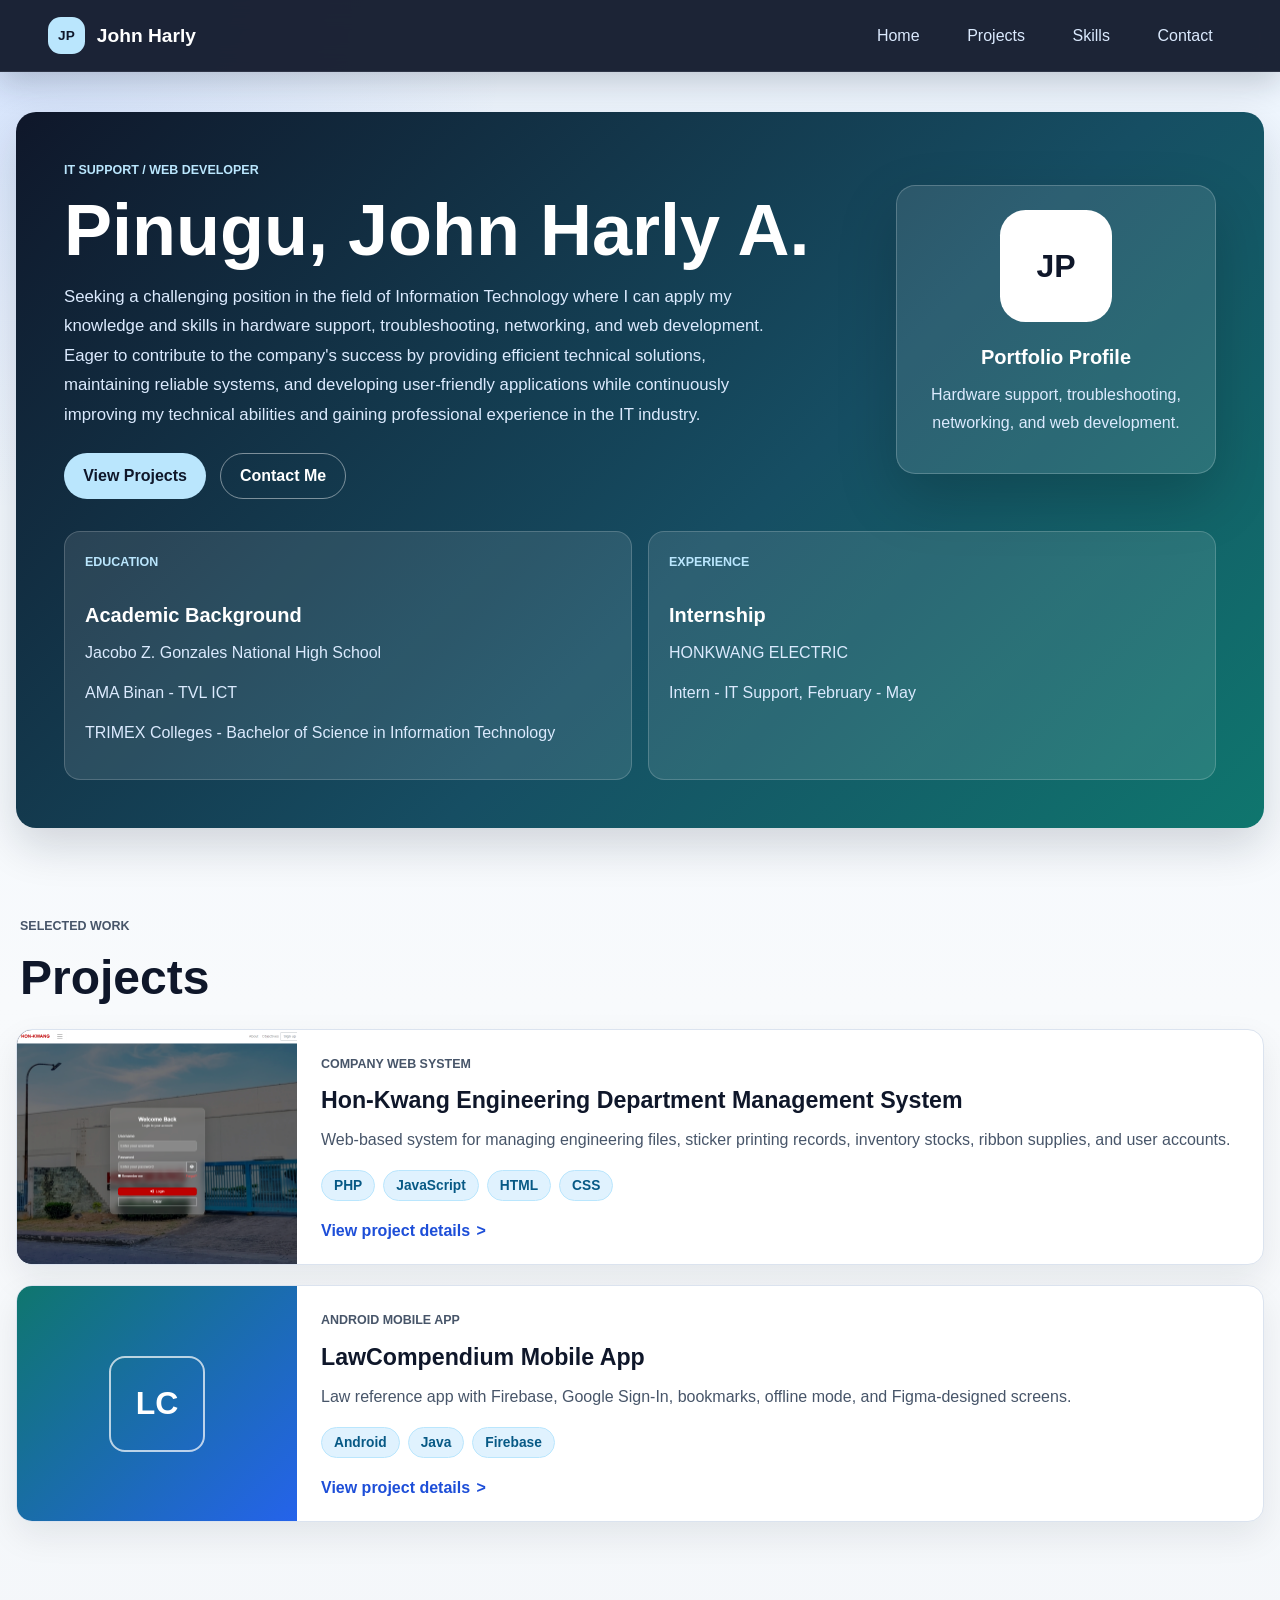
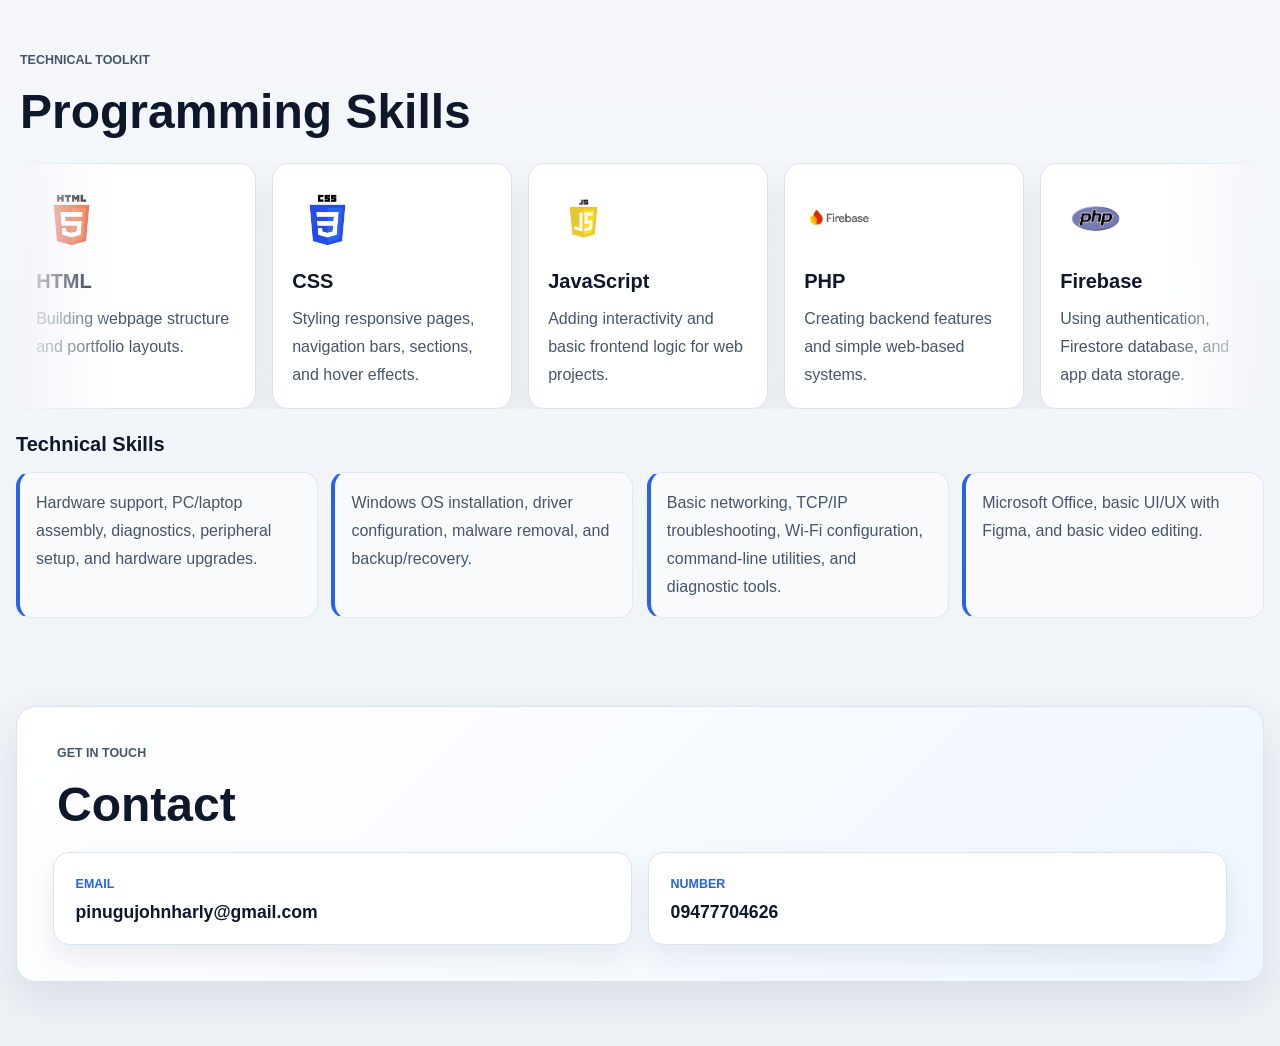
==== commit 7bb6e04d: "Update Dashboard.html" ====
--- a/Dashboard.html
+++ b/Dashboard.html
@@ -44,7 +44,7 @@
                     <h3>Academic Background</h3>
                     <p>Jacobo Z. Gonzales National High School</p>
                     <p>AMA Binan - TVL ICT</p>
-                    <p>TRIMEX Colleges</p>
+                    <p>TRIMEX Colleges - Bachelor of Science in Information Technology</p>
                 </div>
 
                 <div class="info-card">
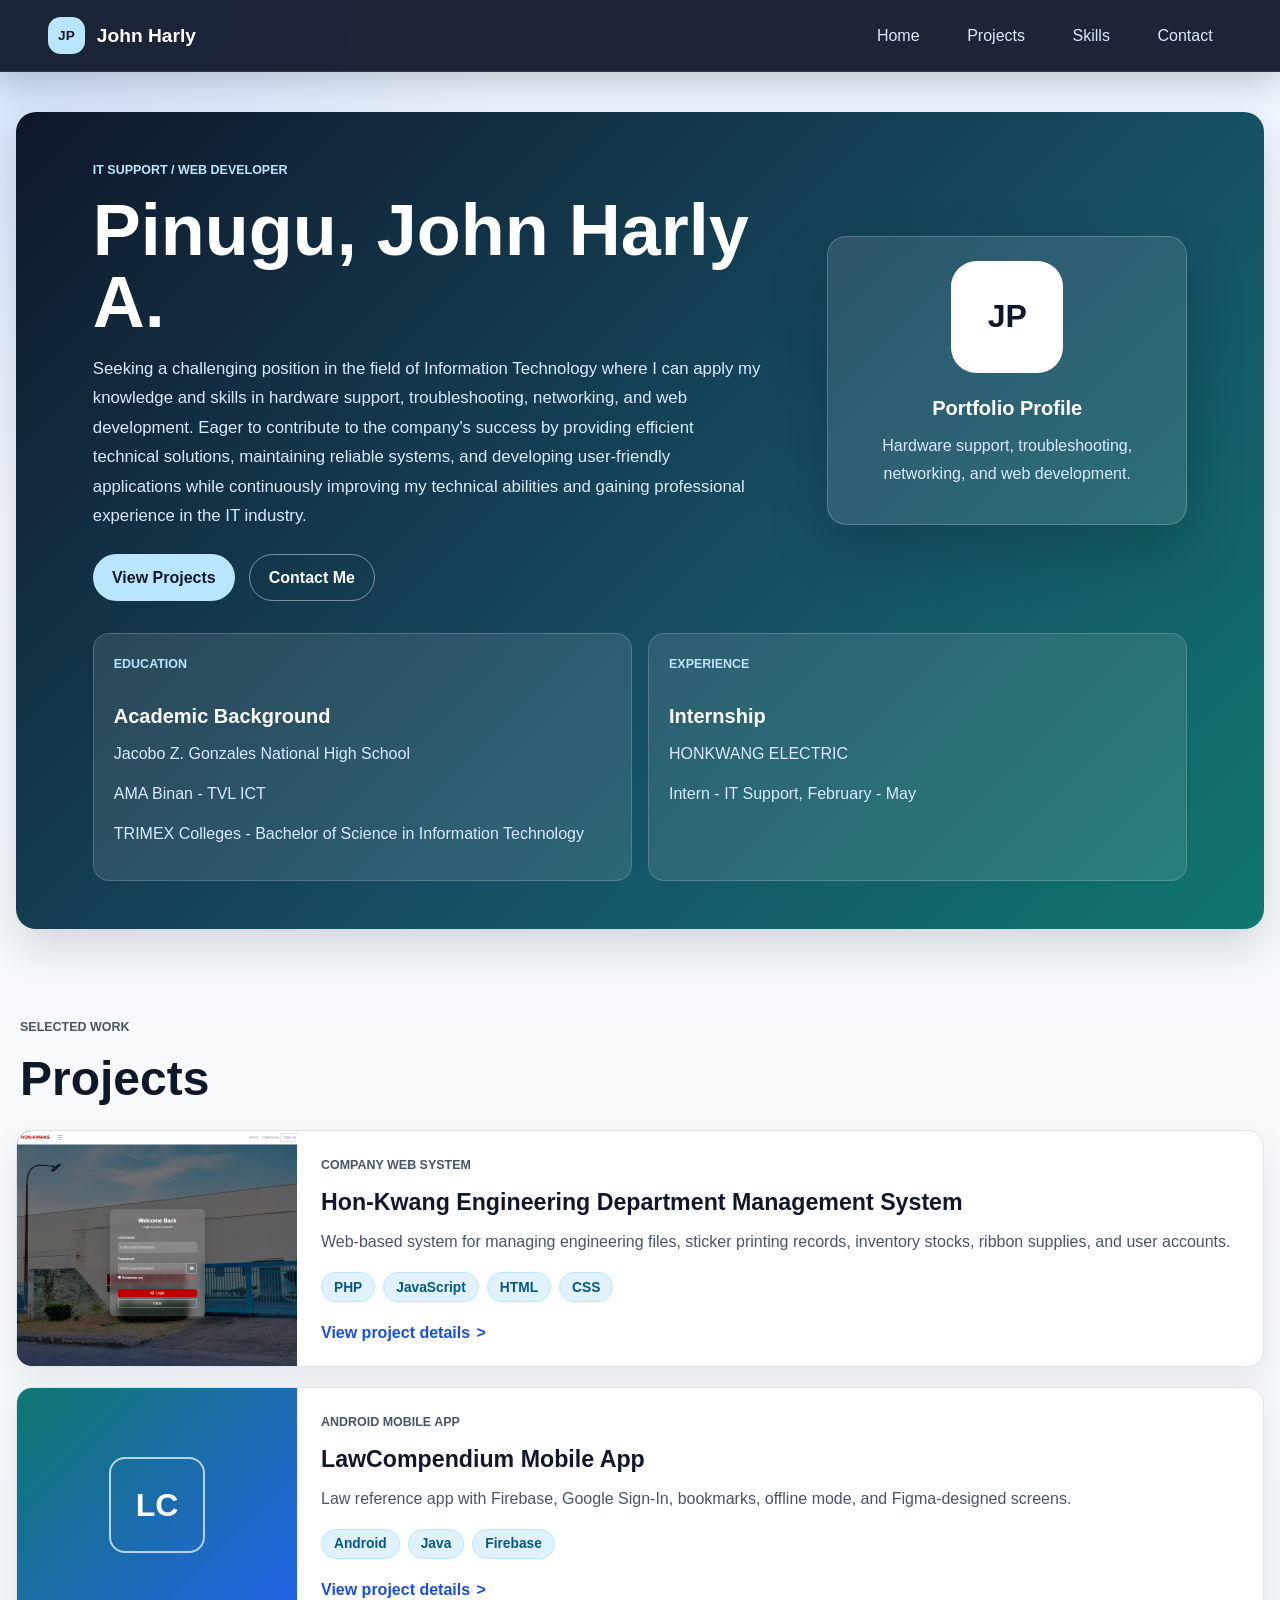
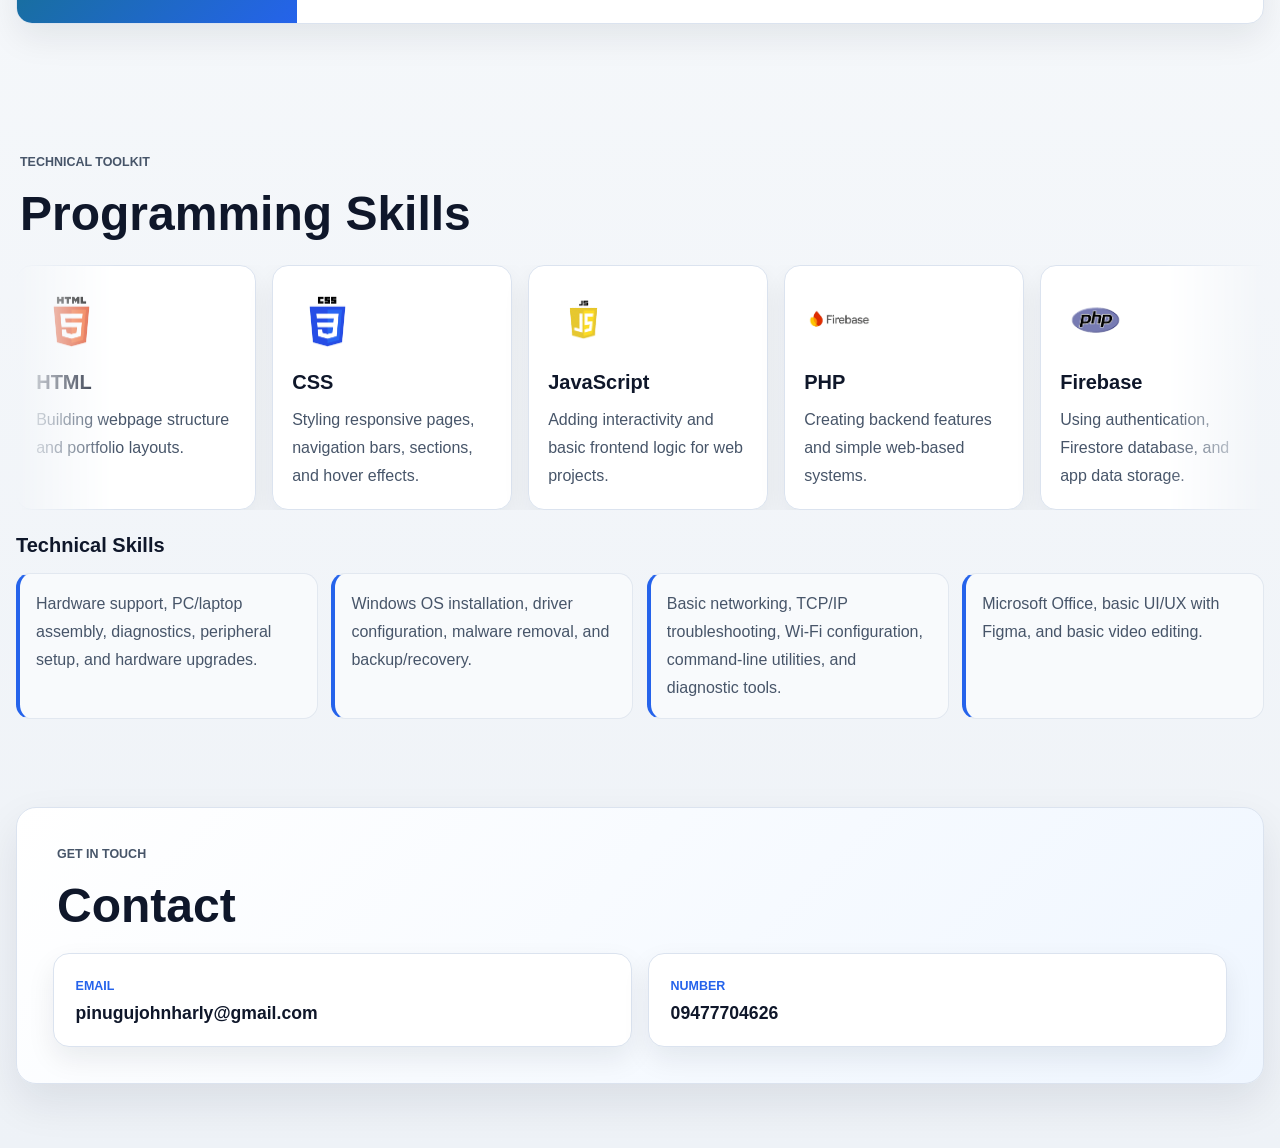
==== commit e7dc1b38: "." ====
--- a/Dashboard.html
+++ b/Dashboard.html
@@ -187,11 +187,11 @@
             <p class="eyebrow">Get In Touch</p>
             <h2>Contact</h2>
             <div class="contact-grid">
-                <a href="mailto:pinugujohnharly@gmail.com" class="contact-card">
+                <a href="https://mail.google.com/mail/?view=cm&fs=1&to=pinugujohnharly@gmail.com" target="_blank" rel="noopener" class="contact-card">
                     <span>Email</span>
                     <strong>pinugujohnharly@gmail.com</strong>
                 </a>
-                <a href="tel:09477704626" class="contact-card">
+                <a class="contact-card">
                     <span>Number</span>
                     <strong>09477704626</strong>
                 </a>
--- a/dashboard.css
+++ b/dashboard.css
@@ -97,7 +97,7 @@
 .home-section {
     overflow: hidden;
     min-height: 72vh;
-    padding: clamp(1.5rem, 4vw, 3rem);
+    padding: clamp(1.5rem, 4vw, 3rem) clamp(2rem, 6vw, 5rem);
     color: #ffffff;
     background: linear-gradient(135deg, #0f172a, #164e63 58%, #0f766e);
     border-color: rgba(255, 255, 255, 0.12);
@@ -107,8 +107,8 @@
 
 .profile-hero {
     display: grid;
-    grid-template-columns: minmax(0, 1.2fr) 320px;
-    gap: 2rem;
+    grid-template-columns: minmax(0, 1.35fr) minmax(360px, 0.65fr);
+    gap: clamp(2rem, 5vw, 5rem);
     align-items: center;
 }
 
@@ -168,7 +168,7 @@
 }
 
 .profile-intro {
-    max-width: 720px;
+    max-width: 860px;
     font-size: 1.05rem;
 }
 
@@ -190,12 +190,24 @@
     font-weight: 800;
     background: #bae6fd;
     border-radius: 999px;
+    transition: transform 0.2s ease, box-shadow 0.2s ease, background 0.2s ease;
 }
 
 .hero-actions a:nth-child(2) {
     color: #ffffff;
     background: transparent;
     border: 1px solid rgba(255, 255, 255, 0.45);
+}
+
+.hero-actions a:hover {
+    transform: translateY(-3px);
+    background: #ffffff;
+    box-shadow: 0 14px 30px rgba(0, 0, 0, 0.22);
+}
+
+.hero-actions a:nth-child(2):hover {
+    color: #0f172a;
+    border-color: #ffffff;
 }
 
 .profile-card {
--- a/projects.css
+++ b/projects.css
@@ -41,6 +41,12 @@
     object-fit: cover;
     display: block;
     filter: saturate(1.05) contrast(1.05);
+    transition: transform 0.35s ease, filter 0.35s ease;
+}
+
+.project-card:hover .project-thumb img {
+    transform: scale(1.06);
+    filter: saturate(1.15) contrast(1.08);
 }
 
 .project-thumb-placeholder {
@@ -59,6 +65,11 @@
     font-weight: 800;
     border: 2px solid rgba(255, 255, 255, 0.7);
     border-radius: 1rem;
+    transition: transform 0.35s ease;
+}
+
+.project-card:hover .project-thumb-placeholder span {
+    transform: rotate(-4deg) scale(1.08);
 }
 
 .project-card-content {
@@ -108,6 +119,7 @@
     margin-top: 0.35rem;
     color: #1d4ed8;
     font-weight: 800;
+    transition: color 0.2s ease;
 }
 
 .view-project::after {
@@ -117,6 +129,10 @@
 
 .project-card:hover .view-project::after {
     transform: translateX(4px);
+}
+
+.project-card:hover .view-project {
+    color: #0f766e;
 }
 
 .project-modal {
